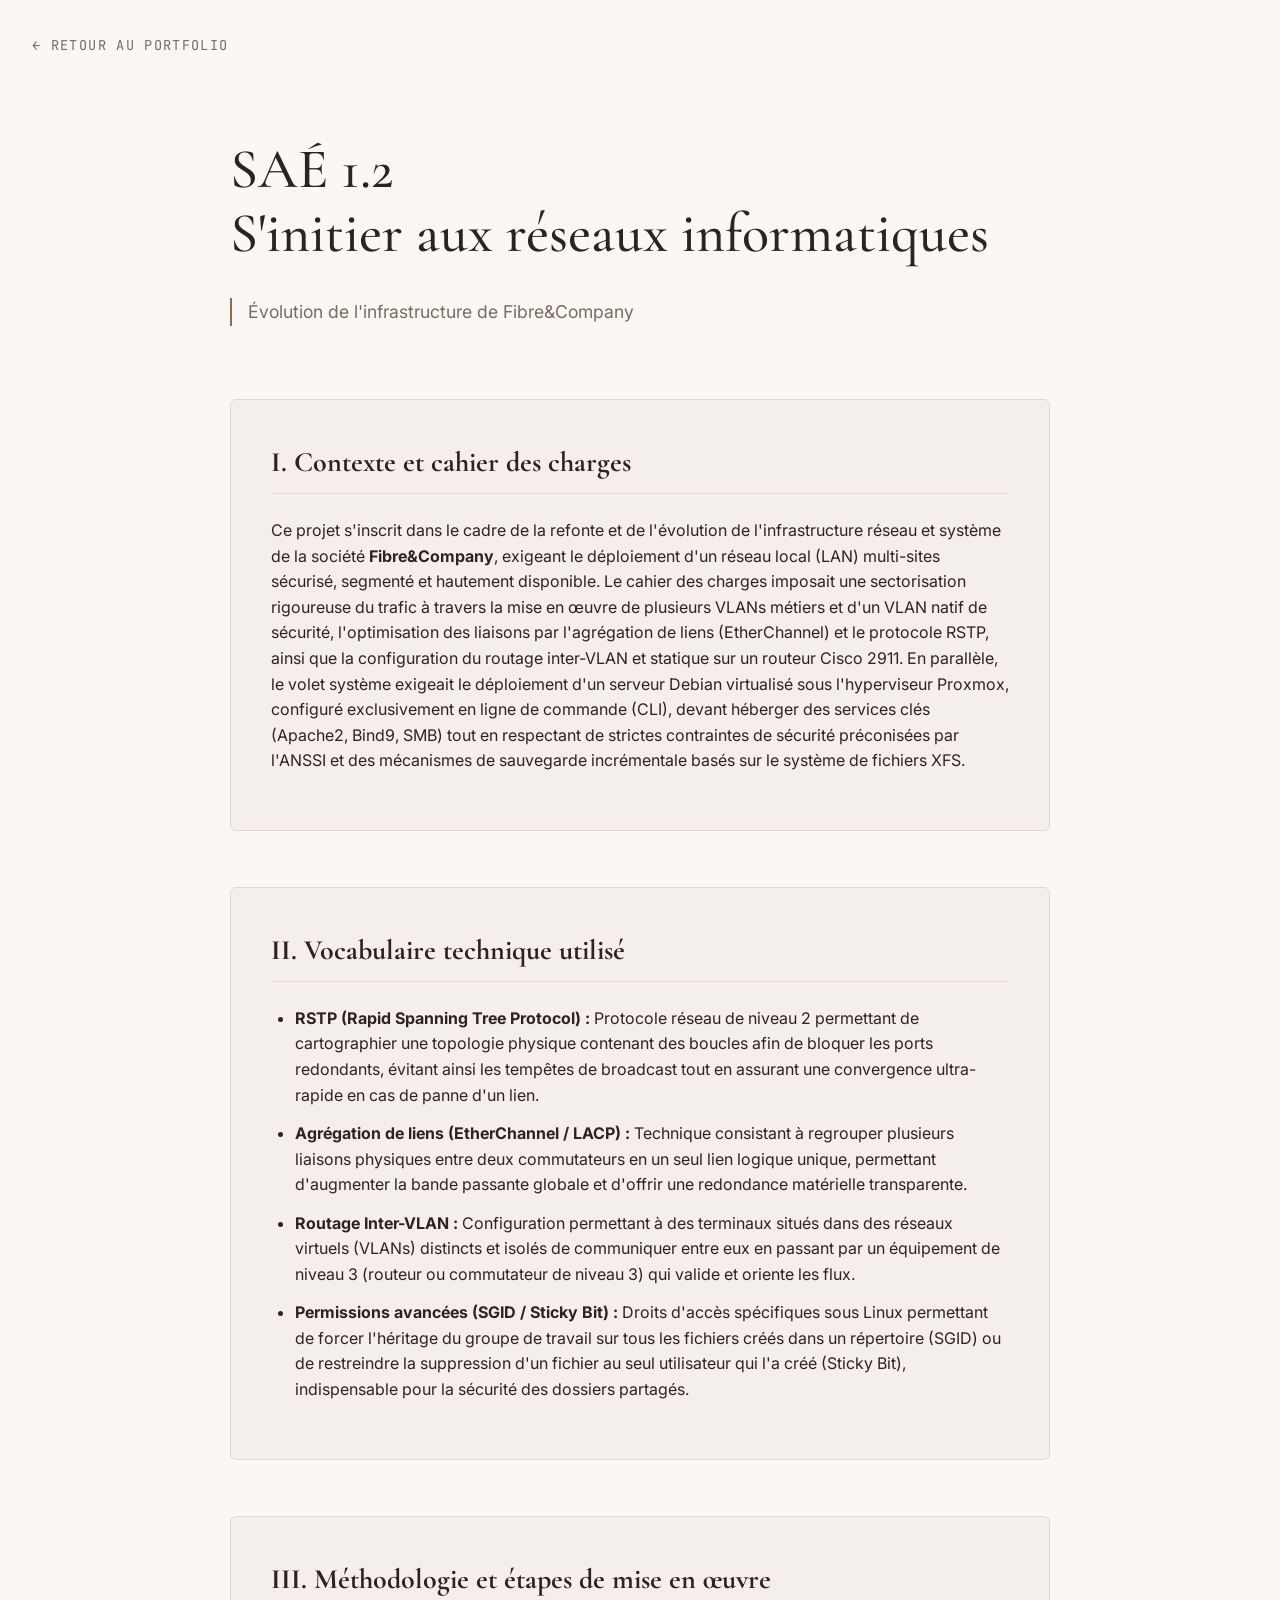
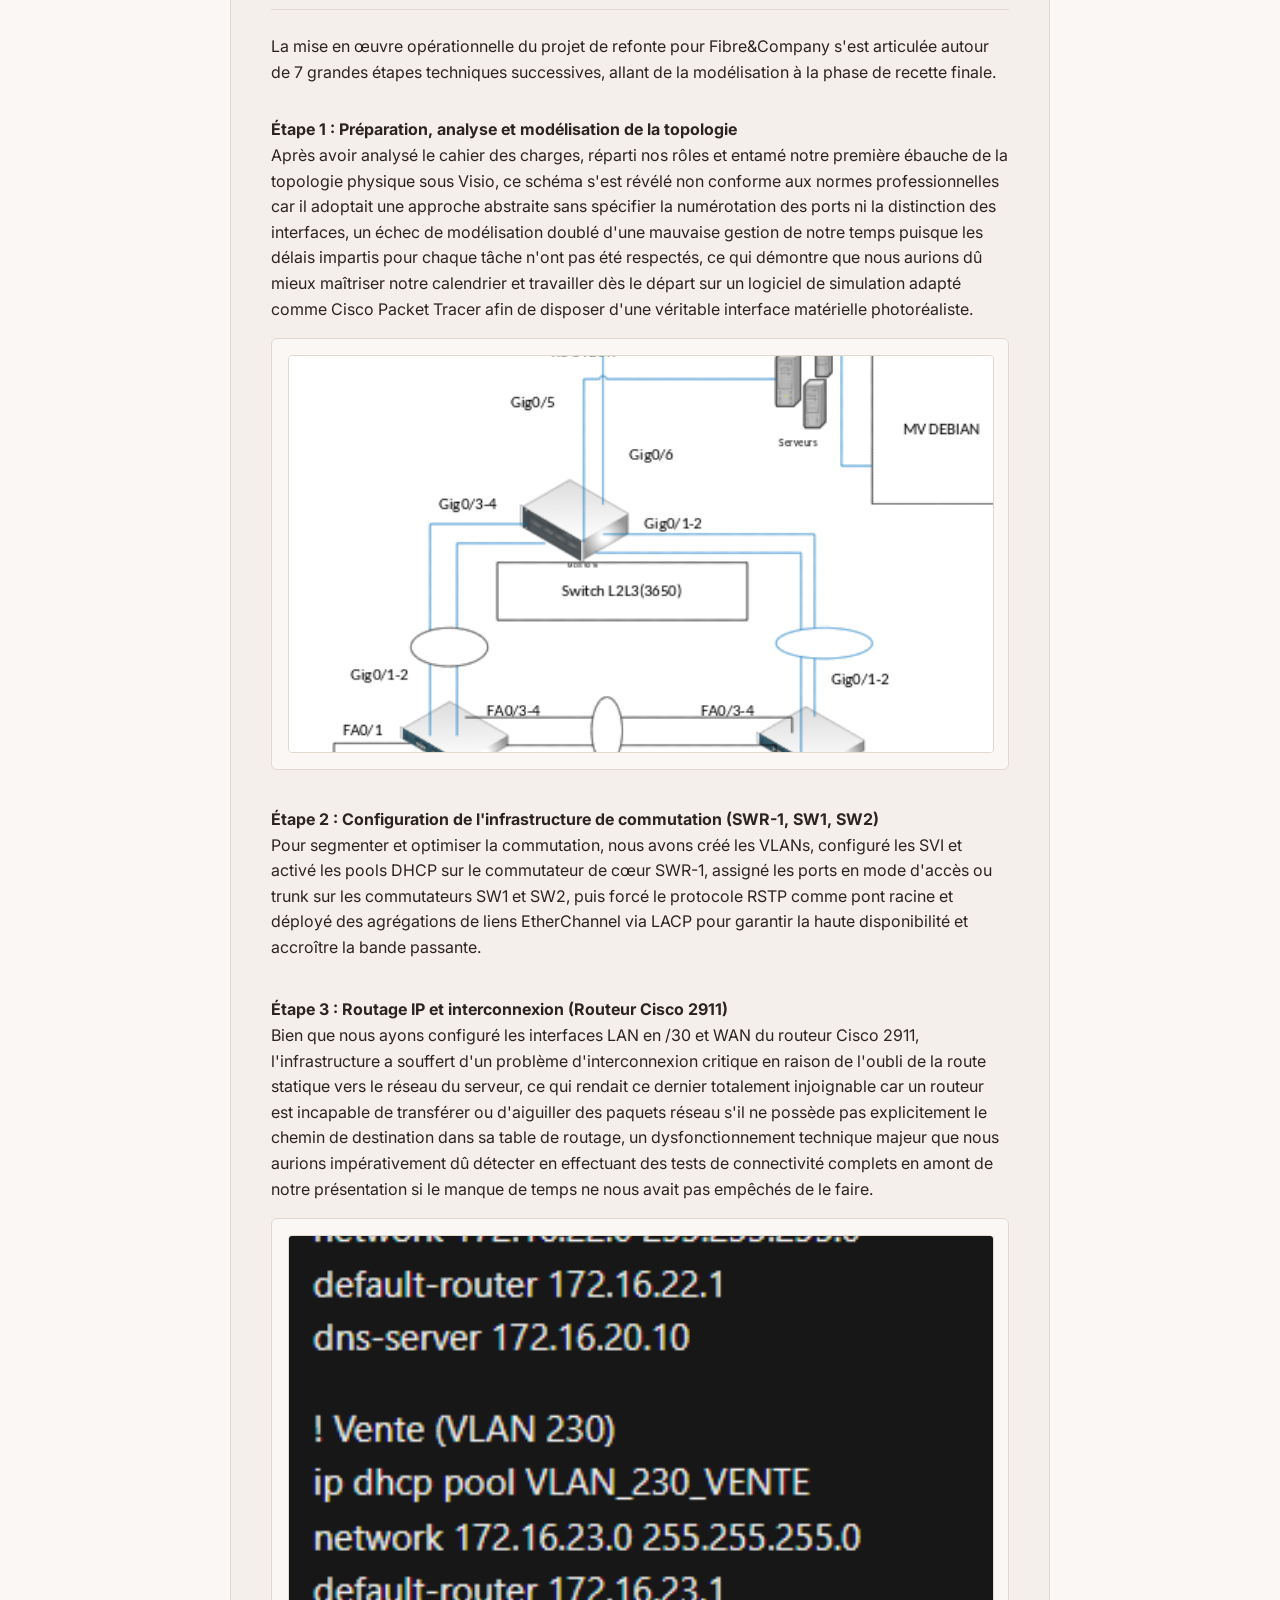
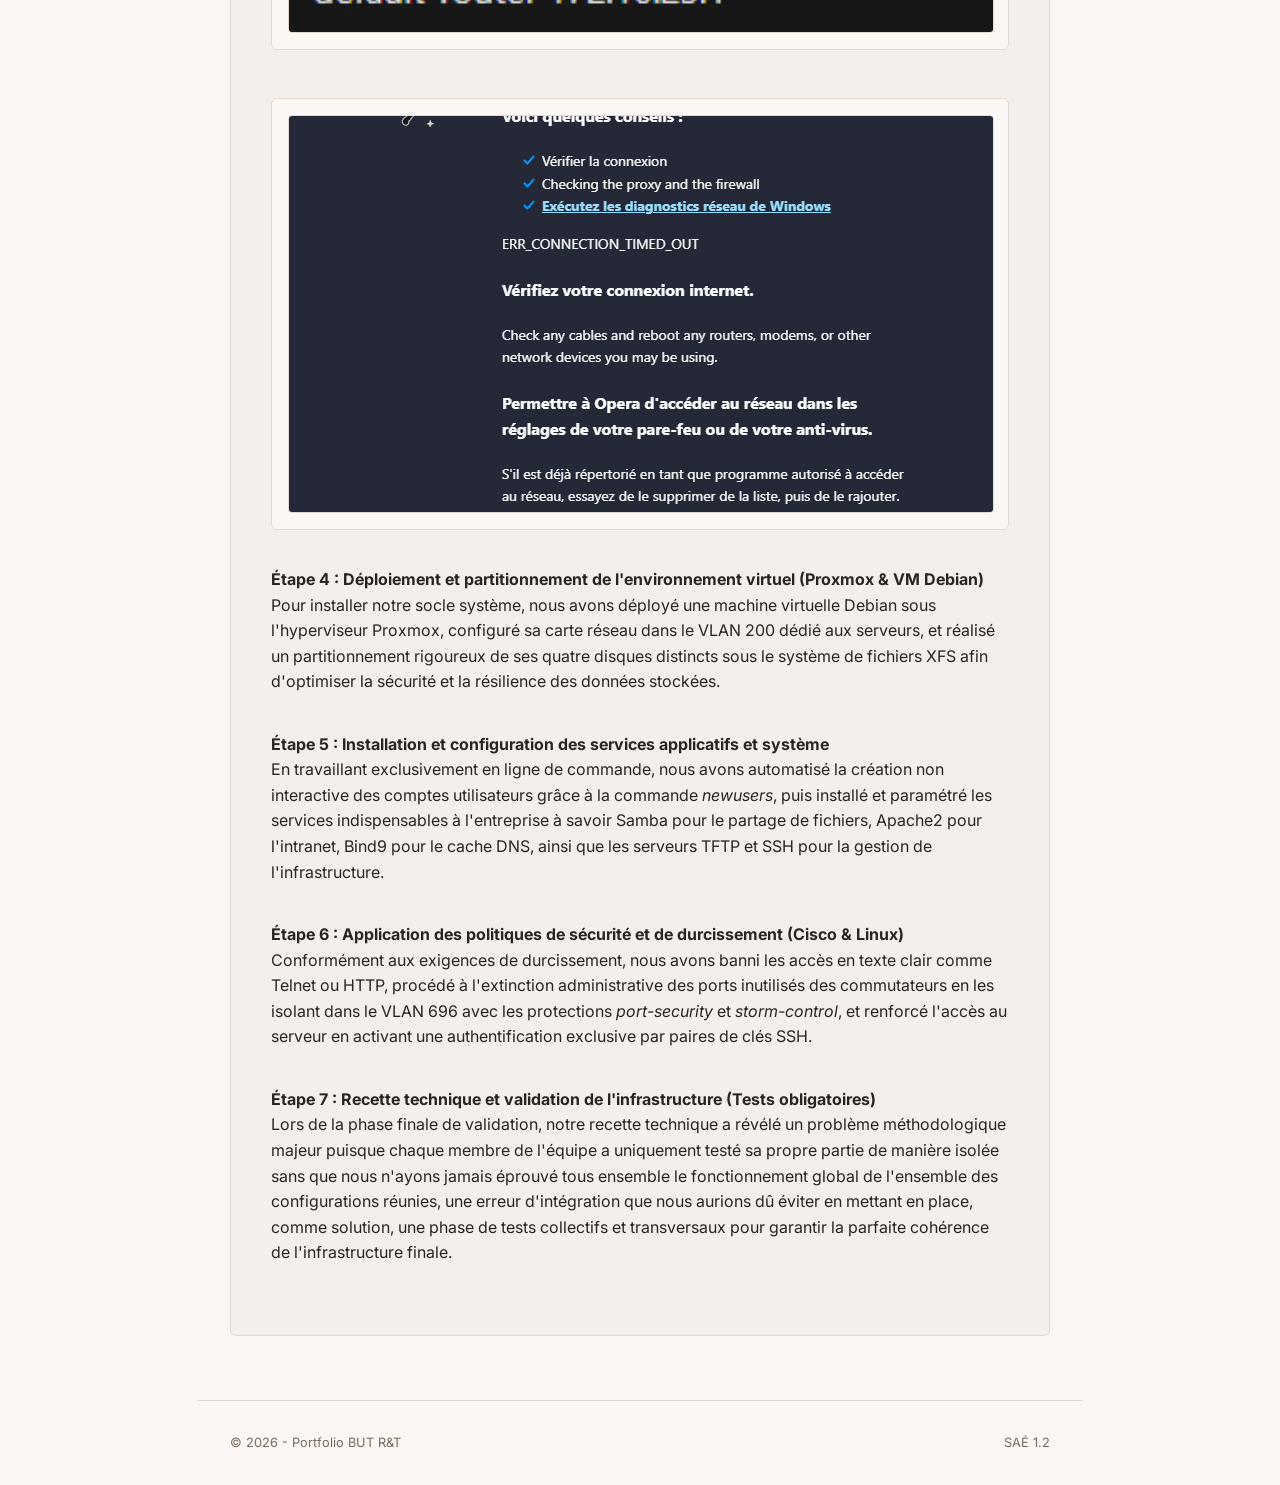
==== sae12.html @ 2c1e5099 "Add files via upload" ====
<!DOCTYPE html>
<html lang="fr">
<head>
    <meta charset="UTF-8">
    <meta name="viewport" content="width=device-width, initial-scale=1.0">
    <title>SAÉ 1.2 - S'initier aux réseaux informatiques</title>
    <link rel="stylesheet" href="sae12.css">
    
    <link rel="preconnect" href="https://fonts.googleapis.com">
    <link rel="preconnect" href="https://fonts.gstatic.com" crossorigin>
    <link href="https://fonts.googleapis.com/css2?family=Cormorant+Garamond:wght@400;500;600&family=Inter:wght@300;400;500&family=JetBrains+Mono:wght@400;500&display=swap" rel="stylesheet">
</head>
<body>

    <div style="padding: 2rem;">
        <a href="index.html" class="btn-back">← Retour au portfolio</a>
    </div>

    <main class="sae-container" style="margin: 0 auto; padding: 0 2rem;">
        
        <header>
            <h1 class="sae-main-title">SAÉ 1.2 <br> S'initier aux réseaux informatiques</h1>
            <p style="font-family: var(--font-body); color: var(--text-muted); font-size: 1.1rem; border-left: 2px solid var(--accent); padding-left: 1rem;">
                Évolution de l'infrastructure de Fibre&Company
            </p>
        </header>

        <section class="sae-section">
            <h2>I. Contexte et cahier des charges</h2>
            <p>
                Ce projet s'inscrit dans le cadre de la refonte et de l'évolution de l'infrastructure réseau et système de la société <strong>Fibre&Company</strong>, exigeant le déploiement d'un réseau local (LAN) multi-sites sécurisé, segmenté et hautement disponible. Le cahier des charges imposait une sectorisation rigoureuse du trafic à travers la mise en œuvre de plusieurs VLANs métiers et d'un VLAN natif de sécurité, l'optimisation des liaisons par l'agrégation de liens (EtherChannel) et le protocole RSTP, ainsi que la configuration du routage inter-VLAN et statique sur un routeur Cisco 2911. En parallèle, le volet système exigeait le déploiement d'un serveur Debian virtualisé sous l'hyperviseur Proxmox, configuré exclusivement en ligne de commande (CLI), devant héberger des services clés (Apache2, Bind9, SMB) tout en respectant de strictes contraintes de sécurité préconisées par l'ANSSI et des mécanismes de sauvegarde incrémentale basés sur le système de fichiers XFS.
            </p>
        </section>

        <section class="sae-section">
            <h2>II. Vocabulaire technique utilisé</h2>
            <ul>
                <li><strong>RSTP (Rapid Spanning Tree Protocol) :</strong> Protocole réseau de niveau 2 permettant de cartographier une topologie physique contenant des boucles afin de bloquer les ports redondants, évitant ainsi les tempêtes de broadcast tout en assurant une convergence ultra-rapide en cas de panne d'un lien.</li>
                <li><strong>Agrégation de liens (EtherChannel / LACP) :</strong> Technique consistant à regrouper plusieurs liaisons physiques entre deux commutateurs en un seul lien logique unique, permettant d'augmenter la bande passante globale et d'offrir une redondance matérielle transparente.</li>
                <li><strong>Routage Inter-VLAN :</strong> Configuration permettant à des terminaux situés dans des réseaux virtuels (VLANs) distincts et isolés de communiquer entre eux en passant par un équipement de niveau 3 (routeur ou commutateur de niveau 3) qui valide et oriente les flux.</li>
                <li><strong>Permissions avancées (SGID / Sticky Bit) :</strong> Droits d'accès spécifiques sous Linux permettant de forcer l'héritage du groupe de travail sur tous les fichiers créés dans un répertoire (SGID) ou de restreindre la suppression d'un fichier au seul utilisateur qui l'a créé (Sticky Bit), indispensable pour la sécurité des dossiers partagés.</li>
            </ul>
        </section>

        <section class="sae-section">
            <h2>III. Méthodologie et étapes de mise en œuvre</h2>
            <p style="margin-bottom: 2rem;">La mise en œuvre opérationnelle du projet de refonte pour Fibre&Company s'est articulée autour de 7 grandes étapes techniques successives, allant de la modélisation à la phase de recette finale.</p>
            
            <ul style="list-style: none; padding-left: 0; display: flex; flex-direction: column; gap: 1.5rem;">
                
                <li>
                    <strong>Étape 1 : Préparation, analyse et modélisation de la topologie</strong><br>
                    Après avoir analysé le cahier des charges, réparti nos rôles et entamé notre première ébauche de la topologie physique sous Visio, ce schéma s'est révélé non conforme aux normes professionnelles car il adoptait une approche abstraite sans spécifier la numérotation des ports ni la distinction des interfaces, un échec de modélisation doublé d'une mauvaise gestion de notre temps puisque les délais impartis pour chaque tâche n'ont pas été respectés, ce qui démontre que nous aurions dû mieux maîtriser notre calendrier et travailler dès le départ sur un logiciel de simulation adapté comme Cisco Packet Tracer afin de disposer d'une véritable interface matérielle photoréaliste.
                    
                    <div class="sae-media-grid" style="grid-template-columns: 1fr; margin-top: 1rem;">
                        <figure class="sae-card-media">
                           <div class="img-wrapper">
    <img src="shemaphisique.png" alt="Schéma physique Cisco">
</div>
                        </figure>
                    </div>
                </li>

                <li>
                    <strong>Étape 2 : Configuration de l'infrastructure de commutation (SWR-1, SW1, SW2)</strong><br>
                    Pour segmenter et optimiser la commutation, nous avons créé les VLANs, configuré les SVI et activé les pools DHCP sur le commutateur de cœur SWR-1, assigné les ports en mode d'accès ou trunk sur les commutateurs SW1 et SW2, puis forcé le protocole RSTP comme pont racine et déployé des agrégations de liens EtherChannel via LACP pour garantir la haute disponibilité et accroître la bande passante.
                </li>

                <li>
                    <strong>Étape 3 : Routage IP et interconnexion (Routeur Cisco 2911)</strong><br>
                    Bien que nous ayons configuré les interfaces LAN en /30 et WAN du routeur Cisco 2911, l'infrastructure a souffert d'un problème d'interconnexion critique en raison de l'oubli de la route statique vers le réseau du serveur, ce qui rendait ce dernier totalement injoignable car un routeur est incapable de transférer ou d'aiguiller des paquets réseau s'il ne possède pas explicitement le chemin de destination dans sa table de routage, un dysfonctionnement technique majeur que nous aurions impérativement dû détecter en effectuant des tests de connectivité complets en amont de notre présentation si le manque de temps ne nous avait pas empêchés de le faire.
                    
                     <div class="sae-media-grid" style="grid-template-columns: 1fr; margin-top: 1rem;">
                        <figure class="sae-card-media">
                           <div class="img-wrapper">
    <img src="route statique.png" alt="Schéma physique Cisco">
</div>
                        </figure>
                        <div class="sae-media-grid" style="grid-template-columns: 1fr; margin-top: 1rem;">
                        <figure class="sae-card-media">
                           <div class="img-wrapper">
    <img src="siteennaxicible.png" alt="Schéma physique Cisco">
</div>
                        </figure>
                    </div>
                </li>

                <li>
                    <strong>Étape 4 : Déploiement et partitionnement de l'environnement virtuel (Proxmox & VM Debian)</strong><br>
                    Pour installer notre socle système, nous avons déployé une machine virtuelle Debian sous l'hyperviseur Proxmox, configuré sa carte réseau dans le VLAN 200 dédié aux serveurs, et réalisé un partitionnement rigoureux de ses quatre disques distincts sous le système de fichiers XFS afin d'optimiser la sécurité et la résilience des données stockées.
                </li>

                <li>
                    <strong>Étape 5 : Installation et configuration des services applicatifs et système</strong><br>
                    En travaillant exclusivement en ligne de commande, nous avons automatisé la création non interactive des comptes utilisateurs grâce à la commande <em>newusers</em>, puis installé et paramétré les services indispensables à l'entreprise à savoir Samba pour le partage de fichiers, Apache2 pour l'intranet, Bind9 pour le cache DNS, ainsi que les serveurs TFTP et SSH pour la gestion de l'infrastructure.
                </li>

                <li>
                    <strong>Étape 6 : Application des politiques de sécurité et de durcissement (Cisco & Linux)</strong><br>
                    Conformément aux exigences de durcissement, nous avons banni les accès en texte clair comme Telnet ou HTTP, procédé à l'extinction administrative des ports inutilisés des commutateurs en les isolant dans le VLAN 696 avec les protections <em>port-security</em> et <em>storm-control</em>, et renforcé l'accès au serveur en activant une authentification exclusive par paires de clés SSH.
                </li>

                <li>
                    <strong>Étape 7 : Recette technique et validation de l'infrastructure (Tests obligatoires)</strong><br>
                    Lors de la phase finale de validation, notre recette technique a révélé un problème méthodologique majeur puisque chaque membre de l'équipe a uniquement testé sa propre partie de manière isolée sans que nous n'ayons jamais éprouvé tous ensemble le fonctionnement global de l'ensemble des configurations réunies, une erreur d'intégration que nous aurions dû éviter en mettant en place, comme solution, une phase de tests collectifs et transversaux pour garantir la parfaite cohérence de l'infrastructure finale.
                </li>
            </ul>
        </section>

       

    </main>

    <footer class="footer-strip" style="max-width: 820px; margin: 4rem auto 0; padding: 2rem;">
        <span>© 2026 - Portfolio BUT R&T</span>
        <span>SAÉ 1.2</span>
    </footer>

</body>
</html>
---- sae12.css ----
/* ══════════════════════════════════════════════
   Portfolio BUT R&T — Styles dédiés à la page SAÉ 1.2
   Fichier: sae12.css
   ══════════════════════════════════════════════ */

/* Variables globales du thème */
:root {
  --font-title: 'Cormorant Garamond', serif;
  --font-body: 'Inter', sans-serif;
  --font-mono: 'JetBrains Mono', monospace;
  
  --bg: #faf7f4;
  --surface: #f4efeb;
  --border: #e2d9d0;
  
  --text: #2c2420;
  --text-dim: #7a6a60;
  --text-muted: #7a6a60;
  --accent: #8c6e56;
  
  --radius: 6px;
}

body {
  margin: 0;
  padding: 0;
  font-family: var(--font-body);
  background-color: var(--bg);
  color: var(--text);
  line-height: 1.6;
}

/* Bouton de retour */
.btn-back {
  display: inline-flex;
  align-items: center;
  font-family: var(--font-mono);
  font-size: 0.85rem;
  color: var(--text-dim);
  text-decoration: none;
  text-transform: uppercase;
  letter-spacing: 0.1em;
  margin-bottom: 2rem;
  transition: transform 0.2s ease;
}

.btn-back:hover {
  color: var(--accent);
  transform: translateX(-4px);
}

/* Titre principal */
.sae-main-title {
  font-family: var(--font-title);
  font-size: clamp(2rem, 5vw, 3.5rem);
  color: var(--text);
  font-weight: 500;
  line-height: 1.15;
  margin-top: 1rem;
  margin-bottom: 2rem;
}

/* Container principal */
.sae-container {
  display: flex;
  flex-direction: column;
  gap: 3.5rem;
  max-width: 820px;
}

/* Sections */
.sae-section {
  background-color: var(--surface);
  border: 1px solid var(--border);
  border-radius: var(--radius);
  padding: 2.5rem;
}

.sae-section h2 {
  font-family: var(--font-title);
  font-size: 1.75rem;
  color: var(--text);
  margin-top: 0;
  margin-bottom: 1.5rem;
  border-bottom: 1px solid var(--border);
  padding-bottom: 0.5rem;
}

.sae-section p {
  margin-top: 0;
  margin-bottom: 1rem;
}

.sae-section ul {
  padding-left: 1.5rem;
  line-height: 1.6;
}

.sae-section li {
  margin-bottom: 0.8rem;
}

/* Grille pour les images (FORCÉE 2 COLONNES) */
.sae-media-grid {
  display: grid;
  grid-template-columns: 1fr 1fr; /* Force 2 colonnes égales */
  gap: 2rem;
  margin-top: 2rem;
}

.sae-card-media {
  background-color: var(--bg);
  border: 1px solid var(--border);
  border-radius: var(--radius);
  padding: 1rem;
  display: flex;
  flex-direction: column;
  gap: 1rem;
  margin: 0;
}

.img-wrapper {
  width: 100%;
  aspect-ratio: 16/9;
  background-color: #fff;
  border-radius: 4px;
  overflow: hidden;
  border: 1px solid var(--border);
}

.img-wrapper img {
  width: 100%;
  height: 100%;
  object-fit: cover;
  display: block;
}

.sae-card-media figcaption {
  font-family: var(--font-body);
  font-size: 0.85rem;
  color: var(--text-muted);
}

/* Responsive : passage sur 1 colonne sur mobile */
@media (max-width: 768px) {
  .sae-media-grid {
    grid-template-columns: 1fr;
  }
  .sae-section {
    padding: 1.5rem;
  }
}

/* Footer */
.footer-strip {
  display: flex;
  justify-content: space-between;
  border-top: 1px solid var(--border);
  padding: 2rem;
  margin-top: 4rem;
  color: var(--text-muted);
  font-size: 0.8rem;
}
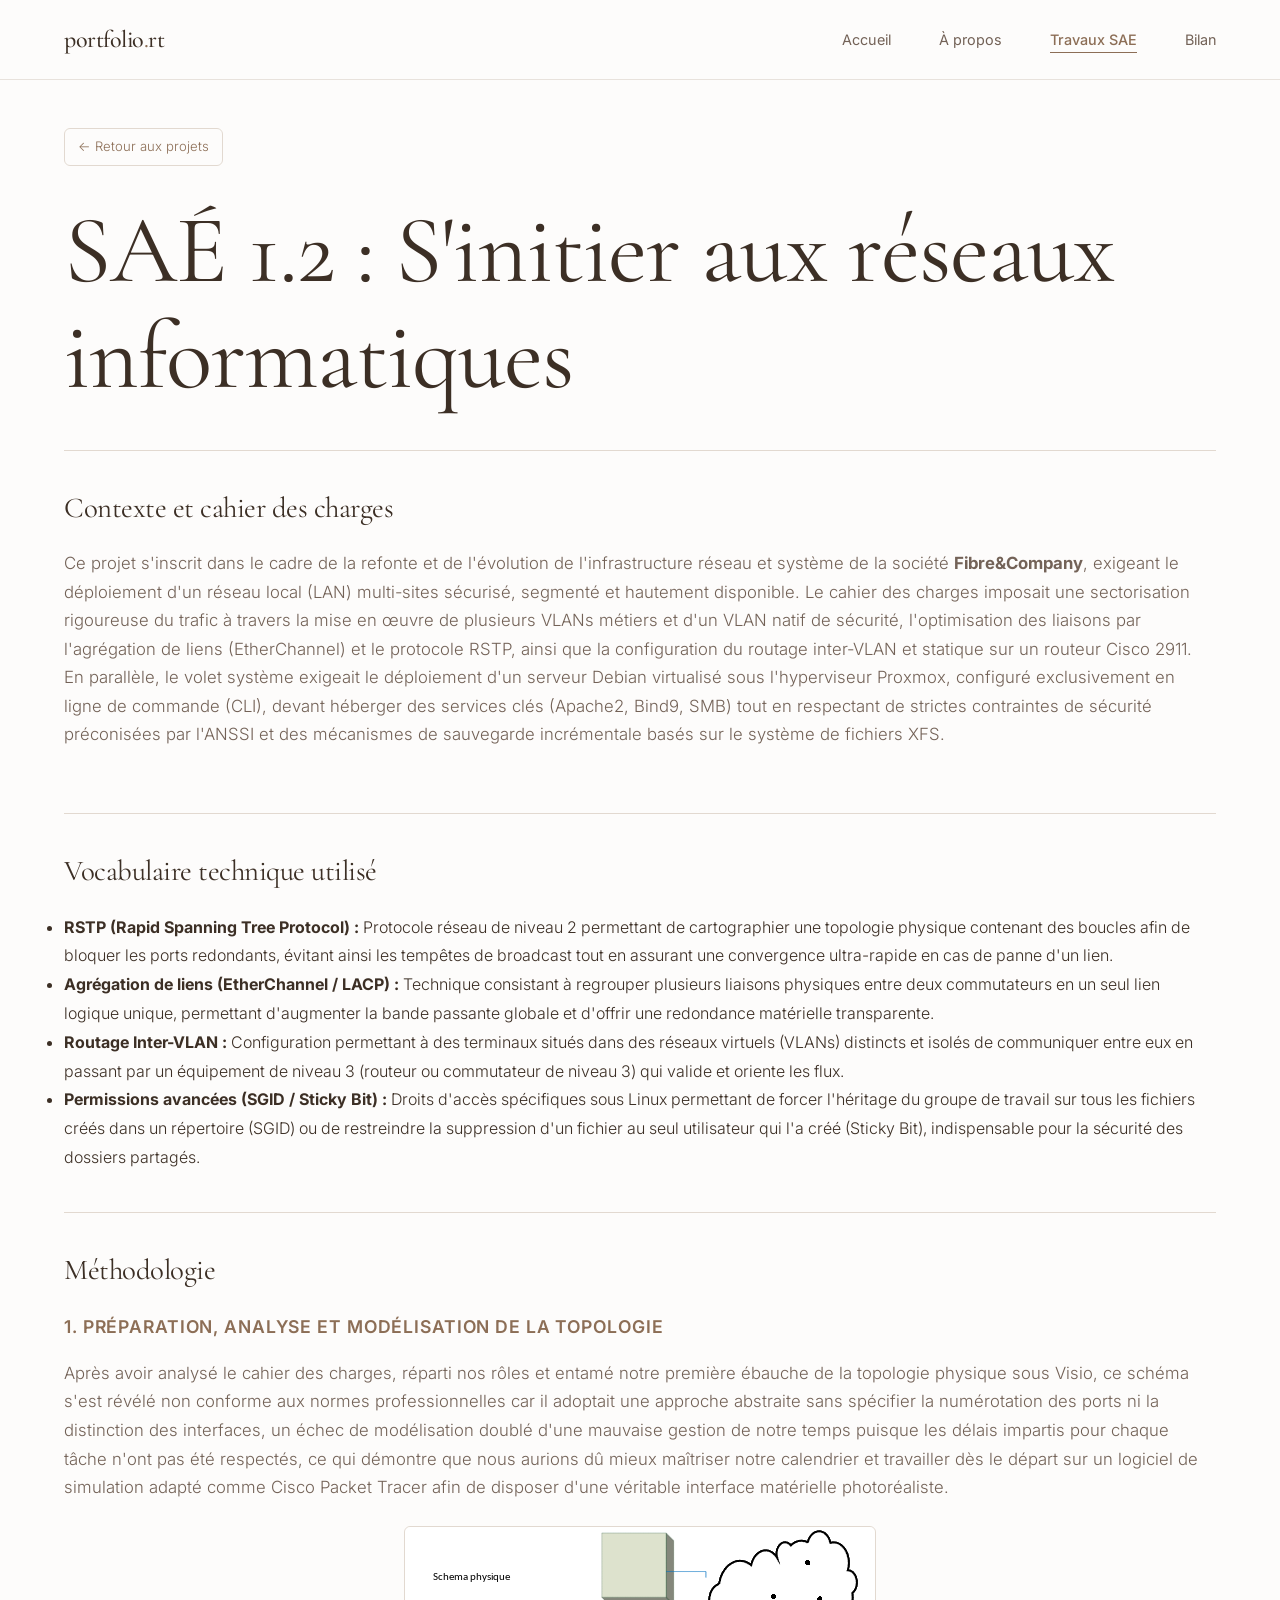
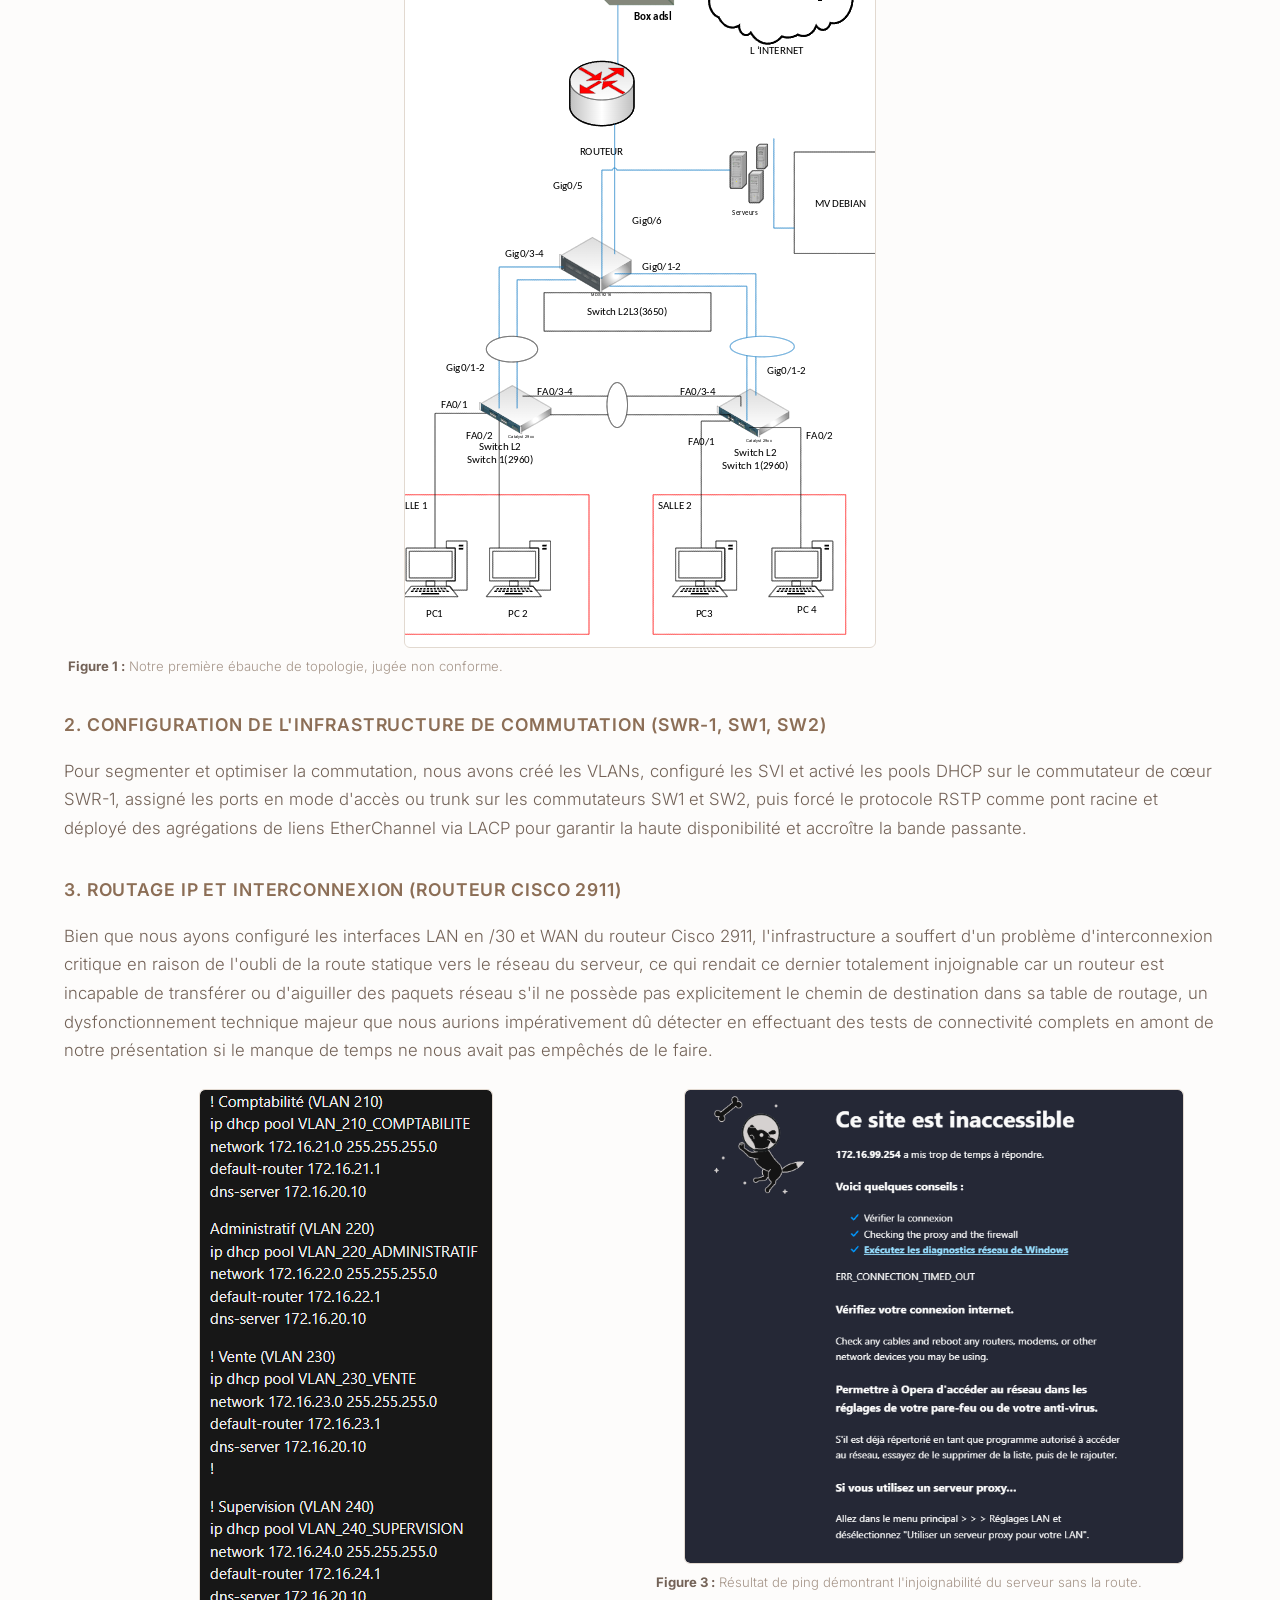
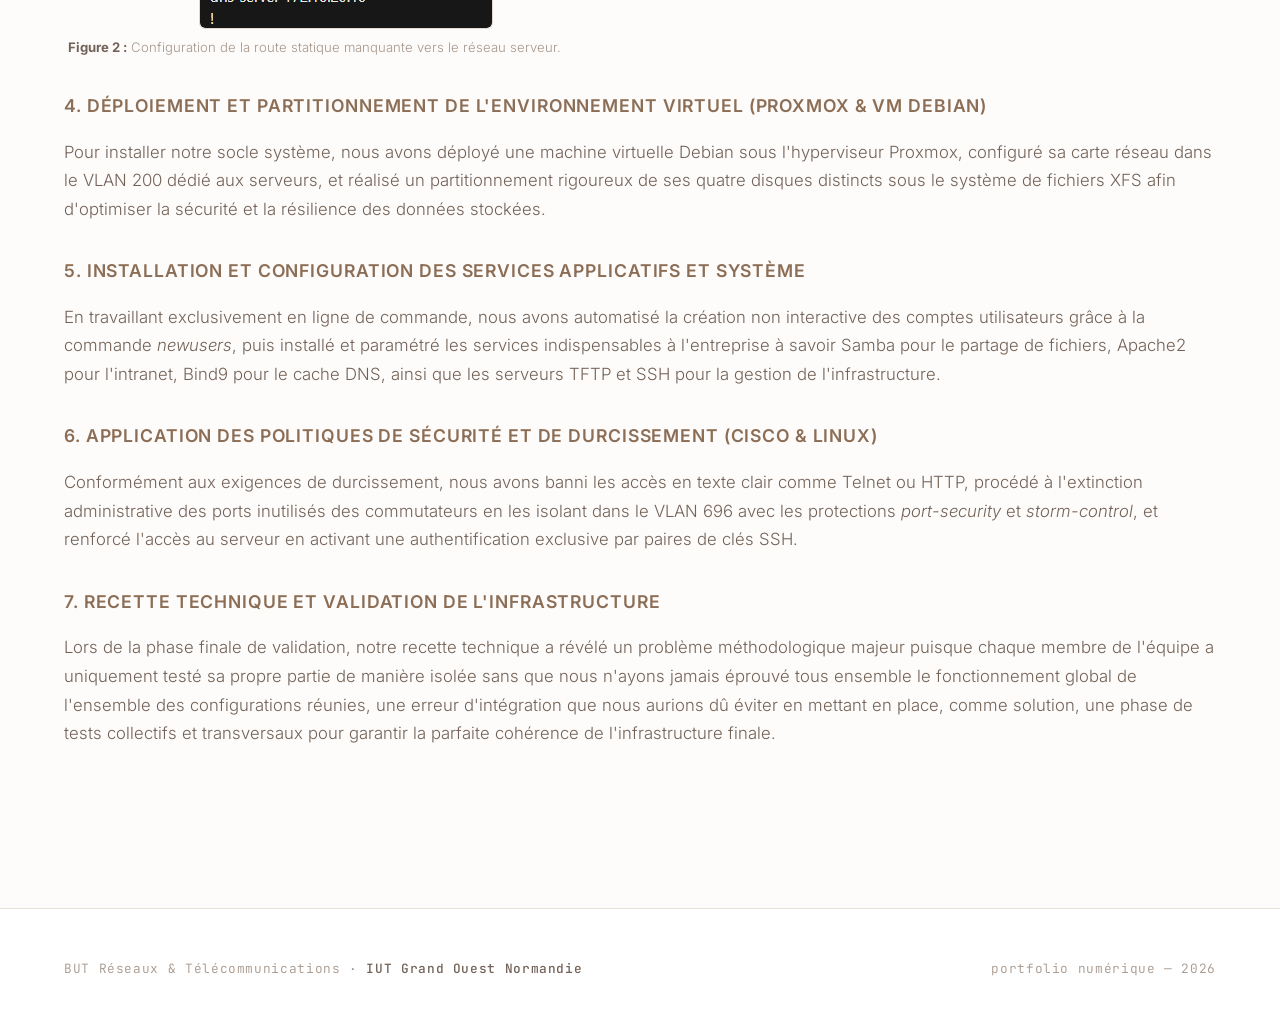
==== commit cc82c2d2: "Mon premier commit depuis VS Code" ====
--- a/sae12.html
+++ b/sae12.html
@@ -1,120 +1,121 @@
 <!DOCTYPE html>
 <html lang="fr">
 <head>
-    <meta charset="UTF-8">
-    <meta name="viewport" content="width=device-width, initial-scale=1.0">
-    <title>SAÉ 1.2 - S'initier aux réseaux informatiques</title>
-    <link rel="stylesheet" href="sae12.css">
-    
-    <link rel="preconnect" href="https://fonts.googleapis.com">
-    <link rel="preconnect" href="https://fonts.gstatic.com" crossorigin>
-    <link href="https://fonts.googleapis.com/css2?family=Cormorant+Garamond:wght@400;500;600&family=Inter:wght@300;400;500&family=JetBrains+Mono:wght@400;500&display=swap" rel="stylesheet">
+  <meta charset="UTF-8">
+  <meta name="viewport" content="width=device-width, initial-scale=1.0">
+  <title>SAÉ 1.2 - S'initier aux réseaux informatiques | Portfolio</title>
+  <link rel="preconnect" href="https://fonts.googleapis.com">
+  <link rel="preconnect" href="https://fonts.gstatic.com" crossorigin>
+  <link href="https://fonts.googleapis.com/css2?family=Cormorant+Garamond:ital,wght@0,400;0,500;0,600;1,400&family=Inter:wght@300;400;500;600&family=JetBrains+Mono:wght@400;500&display=swap" rel="stylesheet">
+  <link rel="stylesheet" href="style.css">
+  <link rel="stylesheet" href="sae101.css">
 </head>
 <body>
 
-    <div style="padding: 2rem;">
-        <a href="index.html" class="btn-back">← Retour au portfolio</a>
-    </div>
+  <nav>
+    <a class="nav-logo" href="index.html">portfolio<span>.</span>rt</a>
+    <ul class="nav-links">
+      <li><a href="index.html">Accueil</a></li>
+      <li><a href="presentation.html">À propos</a></li>
+      <li><a href="saes.html" class="active">Travaux SAE</a></li>
+      <li><a href="bilan.html">Bilan</a></li>
+    </ul>
+  </nav>
 
-    <main class="sae-container" style="margin: 0 auto; padding: 0 2rem;">
-        
-        <header>
-            <h1 class="sae-main-title">SAÉ 1.2 <br> S'initier aux réseaux informatiques</h1>
-            <p style="font-family: var(--font-body); color: var(--text-muted); font-size: 1.1rem; border-left: 2px solid var(--accent); padding-left: 1rem;">
-                Évolution de l'infrastructure de Fibre&Company
-            </p>
-        </header>
+  <main>
+    <a href="saes.html" class="btn-back">← Retour aux projets</a>
 
-        <section class="sae-section">
-            <h2>I. Contexte et cahier des charges</h2>
-            <p>
-                Ce projet s'inscrit dans le cadre de la refonte et de l'évolution de l'infrastructure réseau et système de la société <strong>Fibre&Company</strong>, exigeant le déploiement d'un réseau local (LAN) multi-sites sécurisé, segmenté et hautement disponible. Le cahier des charges imposait une sectorisation rigoureuse du trafic à travers la mise en œuvre de plusieurs VLANs métiers et d'un VLAN natif de sécurité, l'optimisation des liaisons par l'agrégation de liens (EtherChannel) et le protocole RSTP, ainsi que la configuration du routage inter-VLAN et statique sur un routeur Cisco 2911. En parallèle, le volet système exigeait le déploiement d'un serveur Debian virtualisé sous l'hyperviseur Proxmox, configuré exclusivement en ligne de commande (CLI), devant héberger des services clés (Apache2, Bind9, SMB) tout en respectant de strictes contraintes de sécurité préconisées par l'ANSSI et des mécanismes de sauvegarde incrémentale basés sur le système de fichiers XFS.
-            </p>
-        </section>
+    <h1 class="sae-main-title">SAÉ 1.2 : S'initier aux réseaux informatiques</h1>
 
-        <section class="sae-section">
-            <h2>II. Vocabulaire technique utilisé</h2>
-            <ul>
-                <li><strong>RSTP (Rapid Spanning Tree Protocol) :</strong> Protocole réseau de niveau 2 permettant de cartographier une topologie physique contenant des boucles afin de bloquer les ports redondants, évitant ainsi les tempêtes de broadcast tout en assurant une convergence ultra-rapide en cas de panne d'un lien.</li>
-                <li><strong>Agrégation de liens (EtherChannel / LACP) :</strong> Technique consistant à regrouper plusieurs liaisons physiques entre deux commutateurs en un seul lien logique unique, permettant d'augmenter la bande passante globale et d'offrir une redondance matérielle transparente.</li>
-                <li><strong>Routage Inter-VLAN :</strong> Configuration permettant à des terminaux situés dans des réseaux virtuels (VLANs) distincts et isolés de communiquer entre eux en passant par un équipement de niveau 3 (routeur ou commutateur de niveau 3) qui valide et oriente les flux.</li>
-                <li><strong>Permissions avancées (SGID / Sticky Bit) :</strong> Droits d'accès spécifiques sous Linux permettant de forcer l'héritage du groupe de travail sur tous les fichiers créés dans un répertoire (SGID) ou de restreindre la suppression d'un fichier au seul utilisateur qui l'a créé (Sticky Bit), indispensable pour la sécurité des dossiers partagés.</li>
-            </ul>
-        </section>
+    <section class="sae-section">
+      <h2>Contexte et cahier des charges</h2>
+      <p>
+        Ce projet s'inscrit dans le cadre de la refonte et de l'évolution de l'infrastructure réseau et système de la société <strong>Fibre&amp;Company</strong>, exigeant le déploiement d'un réseau local (LAN) multi-sites sécurisé, segmenté et hautement disponible. Le cahier des charges imposait une sectorisation rigoureuse du trafic à travers la mise en œuvre de plusieurs VLANs métiers et d'un VLAN natif de sécurité, l'optimisation des liaisons par l'agrégation de liens (EtherChannel) et le protocole RSTP, ainsi que la configuration du routage inter-VLAN et statique sur un routeur Cisco 2911. En parallèle, le volet système exigeait le déploiement d'un serveur Debian virtualisé sous l'hyperviseur Proxmox, configuré exclusivement en ligne de commande (CLI), devant héberger des services clés (Apache2, Bind9, SMB) tout en respectant de strictes contraintes de sécurité préconisées par l'ANSSI et des mécanismes de sauvegarde incrémentale basés sur le système de fichiers XFS.
+      </p>
+    </section>
 
-        <section class="sae-section">
-            <h2>III. Méthodologie et étapes de mise en œuvre</h2>
-            <p style="margin-bottom: 2rem;">La mise en œuvre opérationnelle du projet de refonte pour Fibre&Company s'est articulée autour de 7 grandes étapes techniques successives, allant de la modélisation à la phase de recette finale.</p>
-            
-            <ul style="list-style: none; padding-left: 0; display: flex; flex-direction: column; gap: 1.5rem;">
-                
-                <li>
-                    <strong>Étape 1 : Préparation, analyse et modélisation de la topologie</strong><br>
-                    Après avoir analysé le cahier des charges, réparti nos rôles et entamé notre première ébauche de la topologie physique sous Visio, ce schéma s'est révélé non conforme aux normes professionnelles car il adoptait une approche abstraite sans spécifier la numérotation des ports ni la distinction des interfaces, un échec de modélisation doublé d'une mauvaise gestion de notre temps puisque les délais impartis pour chaque tâche n'ont pas été respectés, ce qui démontre que nous aurions dû mieux maîtriser notre calendrier et travailler dès le départ sur un logiciel de simulation adapté comme Cisco Packet Tracer afin de disposer d'une véritable interface matérielle photoréaliste.
-                    
-                    <div class="sae-media-grid" style="grid-template-columns: 1fr; margin-top: 1rem;">
-                        <figure class="sae-card-media">
-                           <div class="img-wrapper">
-    <img src="shemaphisique.png" alt="Schéma physique Cisco">
-</div>
-                        </figure>
-                    </div>
-                </li>
+    <section class="sae-section">
+      <h2>Vocabulaire technique utilisé</h2>
+      <ul>
+        <li><strong>RSTP (Rapid Spanning Tree Protocol) :</strong> Protocole réseau de niveau 2 permettant de cartographier une topologie physique contenant des boucles afin de bloquer les ports redondants, évitant ainsi les tempêtes de broadcast tout en assurant une convergence ultra-rapide en cas de panne d'un lien.</li>
+        <li><strong>Agrégation de liens (EtherChannel / LACP) :</strong> Technique consistant à regrouper plusieurs liaisons physiques entre deux commutateurs en un seul lien logique unique, permettant d'augmenter la bande passante globale et d'offrir une redondance matérielle transparente.</li>
+        <li><strong>Routage Inter-VLAN :</strong> Configuration permettant à des terminaux situés dans des réseaux virtuels (VLANs) distincts et isolés de communiquer entre eux en passant par un équipement de niveau 3 (routeur ou commutateur de niveau 3) qui valide et oriente les flux.</li>
+        <li><strong>Permissions avancées (SGID / Sticky Bit) :</strong> Droits d'accès spécifiques sous Linux permettant de forcer l'héritage du groupe de travail sur tous les fichiers créés dans un répertoire (SGID) ou de restreindre la suppression d'un fichier au seul utilisateur qui l'a créé (Sticky Bit), indispensable pour la sécurité des dossiers partagés.</li>
+      </ul>
+    </section>
 
-                <li>
-                    <strong>Étape 2 : Configuration de l'infrastructure de commutation (SWR-1, SW1, SW2)</strong><br>
-                    Pour segmenter et optimiser la commutation, nous avons créé les VLANs, configuré les SVI et activé les pools DHCP sur le commutateur de cœur SWR-1, assigné les ports en mode d'accès ou trunk sur les commutateurs SW1 et SW2, puis forcé le protocole RSTP comme pont racine et déployé des agrégations de liens EtherChannel via LACP pour garantir la haute disponibilité et accroître la bande passante.
-                </li>
+    <section class="sae-section">
+      <h2>Méthodologie</h2>
 
-                <li>
-                    <strong>Étape 3 : Routage IP et interconnexion (Routeur Cisco 2911)</strong><br>
-                    Bien que nous ayons configuré les interfaces LAN en /30 et WAN du routeur Cisco 2911, l'infrastructure a souffert d'un problème d'interconnexion critique en raison de l'oubli de la route statique vers le réseau du serveur, ce qui rendait ce dernier totalement injoignable car un routeur est incapable de transférer ou d'aiguiller des paquets réseau s'il ne possède pas explicitement le chemin de destination dans sa table de routage, un dysfonctionnement technique majeur que nous aurions impérativement dû détecter en effectuant des tests de connectivité complets en amont de notre présentation si le manque de temps ne nous avait pas empêchés de le faire.
-                    
-                     <div class="sae-media-grid" style="grid-template-columns: 1fr; margin-top: 1rem;">
-                        <figure class="sae-card-media">
-                           <div class="img-wrapper">
-    <img src="route statique.png" alt="Schéma physique Cisco">
-</div>
-                        </figure>
-                        <div class="sae-media-grid" style="grid-template-columns: 1fr; margin-top: 1rem;">
-                        <figure class="sae-card-media">
-                           <div class="img-wrapper">
-    <img src="siteennaxicible.png" alt="Schéma physique Cisco">
-</div>
-                        </figure>
-                    </div>
-                </li>
+      <h3>1. Préparation, analyse et modélisation de la topologie</h3>
+      <p>
+        Après avoir analysé le cahier des charges, réparti nos rôles et entamé notre première ébauche de la topologie physique sous Visio, ce schéma s'est révélé non conforme aux normes professionnelles car il adoptait une approche abstraite sans spécifier la numérotation des ports ni la distinction des interfaces, un échec de modélisation doublé d'une mauvaise gestion de notre temps puisque les délais impartis pour chaque tâche n'ont pas été respectés, ce qui démontre que nous aurions dû mieux maîtriser notre calendrier et travailler dès le départ sur un logiciel de simulation adapté comme Cisco Packet Tracer afin de disposer d'une véritable interface matérielle photoréaliste.
+      </p>
 
-                <li>
-                    <strong>Étape 4 : Déploiement et partitionnement de l'environnement virtuel (Proxmox & VM Debian)</strong><br>
-                    Pour installer notre socle système, nous avons déployé une machine virtuelle Debian sous l'hyperviseur Proxmox, configuré sa carte réseau dans le VLAN 200 dédié aux serveurs, et réalisé un partitionnement rigoureux de ses quatre disques distincts sous le système de fichiers XFS afin d'optimiser la sécurité et la résilience des données stockées.
-                </li>
+      <div class="sae-media-grid" style="display: grid; grid-template-columns: 1fr; margin-top: 1.5rem;">
+        <figure class="sae-card-media">
+          <div class="img-wrapper">
+            <img src="shemaphisique.png" alt="Premier schéma physique Cisco">
+          </div>
+          <figcaption><strong>Figure 1 :</strong> Notre première ébauche de topologie, jugée non conforme.</figcaption>
+        </figure>
+      </div>
 
-                <li>
-                    <strong>Étape 5 : Installation et configuration des services applicatifs et système</strong><br>
-                    En travaillant exclusivement en ligne de commande, nous avons automatisé la création non interactive des comptes utilisateurs grâce à la commande <em>newusers</em>, puis installé et paramétré les services indispensables à l'entreprise à savoir Samba pour le partage de fichiers, Apache2 pour l'intranet, Bind9 pour le cache DNS, ainsi que les serveurs TFTP et SSH pour la gestion de l'infrastructure.
-                </li>
+      <h3 style="margin-top: 2rem;">2. Configuration de l'infrastructure de commutation (SWR-1, SW1, SW2)</h3>
+      <p>
+        Pour segmenter et optimiser la commutation, nous avons créé les VLANs, configuré les SVI et activé les pools DHCP sur le commutateur de cœur SWR-1, assigné les ports en mode d'accès ou trunk sur les commutateurs SW1 et SW2, puis forcé le protocole RSTP comme pont racine et déployé des agrégations de liens EtherChannel via LACP pour garantir la haute disponibilité et accroître la bande passante.
+      </p>
 
-                <li>
-                    <strong>Étape 6 : Application des politiques de sécurité et de durcissement (Cisco & Linux)</strong><br>
-                    Conformément aux exigences de durcissement, nous avons banni les accès en texte clair comme Telnet ou HTTP, procédé à l'extinction administrative des ports inutilisés des commutateurs en les isolant dans le VLAN 696 avec les protections <em>port-security</em> et <em>storm-control</em>, et renforcé l'accès au serveur en activant une authentification exclusive par paires de clés SSH.
-                </li>
+      <h3 style="margin-top: 2rem;">3. Routage IP et interconnexion (Routeur Cisco 2911)</h3>
+      <p>
+        Bien que nous ayons configuré les interfaces LAN en /30 et WAN du routeur Cisco 2911, l'infrastructure a souffert d'un problème d'interconnexion critique en raison de l'oubli de la route statique vers le réseau du serveur, ce qui rendait ce dernier totalement injoignable car un routeur est incapable de transférer ou d'aiguiller des paquets réseau s'il ne possède pas explicitement le chemin de destination dans sa table de routage, un dysfonctionnement technique majeur que nous aurions impérativement dû détecter en effectuant des tests de connectivité complets en amont de notre présentation si le manque de temps ne nous avait pas empêchés de le faire.
+      </p>
 
-                <li>
-                    <strong>Étape 7 : Recette technique et validation de l'infrastructure (Tests obligatoires)</strong><br>
-                    Lors de la phase finale de validation, notre recette technique a révélé un problème méthodologique majeur puisque chaque membre de l'équipe a uniquement testé sa propre partie de manière isolée sans que nous n'ayons jamais éprouvé tous ensemble le fonctionnement global de l'ensemble des configurations réunies, une erreur d'intégration que nous aurions dû éviter en mettant en place, comme solution, une phase de tests collectifs et transversaux pour garantir la parfaite cohérence de l'infrastructure finale.
-                </li>
-            </ul>
-        </section>
+      <div class="sae-media-grid" style="display: grid; grid-template-columns: 1fr 1fr; gap: 1.5rem; margin-top: 1.5rem;">
+        <figure class="sae-card-media">
+          <div class="img-wrapper">
+            <img src="route statique.png" alt="Configuration de la route statique manquante">
+          </div>
+          <figcaption><strong>Figure 2 :</strong> Configuration de la route statique manquante vers le réseau serveur.</figcaption>
+        </figure>
+        <figure class="sae-card-media">
+          <div class="img-wrapper">
+            <img src="siteennaxicible.png" alt="Serveur injoignable sans route statique">
+          </div>
+          <figcaption><strong>Figure 3 :</strong> Résultat de ping démontrant l'injoignabilité du serveur sans la route.</figcaption>
+        </figure>
+      </div>
 
-       
+      <h3 style="margin-top: 2rem;">4. Déploiement et partitionnement de l'environnement virtuel (Proxmox &amp; VM Debian)</h3>
+      <p>
+        Pour installer notre socle système, nous avons déployé une machine virtuelle Debian sous l'hyperviseur Proxmox, configuré sa carte réseau dans le VLAN 200 dédié aux serveurs, et réalisé un partitionnement rigoureux de ses quatre disques distincts sous le système de fichiers XFS afin d'optimiser la sécurité et la résilience des données stockées.
+      </p>
 
-    </main>
+      <h3 style="margin-top: 2rem;">5. Installation et configuration des services applicatifs et système</h3>
+      <p>
+        En travaillant exclusivement en ligne de commande, nous avons automatisé la création non interactive des comptes utilisateurs grâce à la commande <em>newusers</em>, puis installé et paramétré les services indispensables à l'entreprise à savoir Samba pour le partage de fichiers, Apache2 pour l'intranet, Bind9 pour le cache DNS, ainsi que les serveurs TFTP et SSH pour la gestion de l'infrastructure.
+      </p>
 
-    <footer class="footer-strip" style="max-width: 820px; margin: 4rem auto 0; padding: 2rem;">
-        <span>© 2026 - Portfolio BUT R&T</span>
-        <span>SAÉ 1.2</span>
-    </footer>
+      <h3 style="margin-top: 2rem;">6. Application des politiques de sécurité et de durcissement (Cisco &amp; Linux)</h3>
+      <p>
+        Conformément aux exigences de durcissement, nous avons banni les accès en texte clair comme Telnet ou HTTP, procédé à l'extinction administrative des ports inutilisés des commutateurs en les isolant dans le VLAN 696 avec les protections <em>port-security</em> et <em>storm-control</em>, et renforcé l'accès au serveur en activant une authentification exclusive par paires de clés SSH.
+      </p>
 
+      <h3 style="margin-top: 2rem;">7. Recette technique et validation de l'infrastructure</h3>
+      <p>
+        Lors de la phase finale de validation, notre recette technique a révélé un problème méthodologique majeur puisque chaque membre de l'équipe a uniquement testé sa propre partie de manière isolée sans que nous n'ayons jamais éprouvé tous ensemble le fonctionnement global de l'ensemble des configurations réunies, une erreur d'intégration que nous aurions dû éviter en mettant en place, comme solution, une phase de tests collectifs et transversaux pour garantir la parfaite cohérence de l'infrastructure finale.
+      </p>
+    </section>
+
+  </main>
+
+  <footer class="footer-strip">
+    <span>BUT Réseaux &amp; Télécommunications · <strong>IUT Grand Ouest Normandie</strong></span>
+    <span>portfolio numérique — <span id="year"></span></span>
+  </footer>
+
+  <script>
+    document.getElementById('year').textContent = new Date().getFullYear();
+  </script>
 </body>
-</html>+</html>
--- a/style.css
+++ b/style.css
@@ -0,0 +1,473 @@
+/* ══════════════════════════════════════════════
+   Portfolio BUT R&T — Feuille de style partagée
+   ══════════════════════════════════════════════ */
+
+/* ── VARIABLES ── */
+:root {
+  --bg: #fdfcfb;
+  --surface: #ffffff;
+  --border: #e8e2dc;
+
+  --text: #3c2f25;
+  --text-muted: #736257;
+  --text-dim: #a6968a;
+
+  --accent: #8c6e56;
+  --accent-dark: #6f5542;
+  --accent-light: #f4efeb;
+
+  --stat-green: #678c74;
+  --stat-orange: #b37e56;
+  --stat-blue: #567bb3;
+  --stat-purple: #8156b3;
+
+  --font-title: 'Cormorant Garamond', serif;
+  --font-body: 'Inter', sans-serif;
+  --font-mono: 'JetBrains Mono', monospace;
+
+  --transition: all 0.4s cubic-bezier(0.25, 0.46, 0.45, 0.94);
+  --radius: 8px;
+}
+
+/* ── RESET & BASE ── */
+* { margin: 0; padding: 0; box-sizing: border-box; }
+
+html {
+  scroll-behavior: smooth;
+  font-size: 16px;
+}
+
+body {
+  background-color: var(--bg);
+  color: var(--text);
+  font-family: var(--font-body);
+  font-weight: 300;
+  line-height: 1.8;
+  min-height: 100vh;
+  -webkit-font-smoothing: antialiased;
+}
+
+/* ── NAV ── */
+nav {
+  position: fixed; top: 0; left: 0; right: 0; z-index: 100;
+  background-color: rgba(253, 252, 251, 0.95);
+  backdrop-filter: blur(10px);
+  border-bottom: 1px solid var(--border);
+  display: flex; align-items: center; justify-content: space-between;
+  padding: 0 4rem;
+  height: 80px;
+  transition: var(--transition);
+}
+
+.nav-logo {
+  font-family: var(--font-title);
+  font-size: 1.5rem;
+  font-weight: 500;
+  color: var(--text);
+  text-decoration: none;
+  letter-spacing: -0.5px;
+}
+.nav-logo span { color: var(--accent); }
+
+.nav-links {
+  display: flex; gap: 3rem; list-style: none;
+}
+
+.nav-links a {
+  font-family: var(--font-body);
+  font-size: 0.9rem;
+  font-weight: 400;
+  color: var(--text-muted);
+  text-decoration: none;
+  transition: var(--transition);
+  position: relative;
+  padding: 5px 0;
+}
+.nav-links a:hover { color: var(--text); }
+
+.nav-links a::after {
+  content: ''; position: absolute; bottom: 0; left: 0;
+  width: 0; height: 1px;
+  background-color: var(--accent); transition: var(--transition);
+}
+.nav-links a:hover::after,
+.nav-links a.active::after { width: 100%; }
+.nav-links a.active { color: var(--accent); font-weight: 500; }
+
+/* ── LAYOUT PRINCIPAL ── */
+main {
+  padding-top: 80px;
+  padding: 8rem 4rem 6rem;
+  max-width: 1300px;
+  margin: 0 auto;
+  animation: fadeInSlideUp 0.8s ease forwards;
+}
+
+@keyframes fadeInSlideUp {
+  from { opacity: 0; transform: translateY(20px); }
+  to   { opacity: 1; transform: translateY(0); }
+}
+
+/* ── TYPOGRAPHIE ── */
+.label {
+  font-family: var(--font-mono);
+  font-size: 0.75rem;
+  letter-spacing: 0.15em;
+  text-transform: uppercase;
+  color: var(--accent);
+  margin-bottom: 1.5rem;
+  display: flex; align-items: center; gap: 1rem;
+}
+.label::before { content: ''; width: 30px; height: 1px; background-color: var(--accent); }
+
+h1 {
+  font-family: var(--font-title);
+  font-size: clamp(3.5rem, 8vw, 6rem);
+  line-height: 1.1;
+  font-weight: 400;
+  margin-bottom: 2.5rem;
+  color: var(--text);
+  letter-spacing: -1px;
+}
+
+h2 {
+  font-family: var(--font-title);
+  font-size: clamp(2.5rem, 5vw, 3.5rem);
+  font-weight: 400;
+  margin-bottom: 2rem;
+  line-height: 1.2;
+  color: var(--text);
+  letter-spacing: -0.5px;
+}
+
+h3 {
+  font-family: var(--font-body);
+  font-size: 1.3rem;
+  font-weight: 600;
+  margin-bottom: 1rem;
+  color: var(--text);
+  letter-spacing: -0.2px;
+}
+
+p { color: var(--text-muted); margin-bottom: 1.5rem; font-size: 1.05rem; }
+
+/* ── DIVIDER ── */
+.divider {
+  width: 100%; height: 1px;
+  background-color: var(--border);
+  margin: 5rem 0;
+}
+
+/* ── CARDS ── */
+.card {
+  background-color: var(--surface);
+  border: 1px solid var(--border);
+  border-radius: var(--radius);
+  padding: 3rem;
+  transition: var(--transition);
+  position: relative;
+  overflow: hidden;
+  text-decoration: none;
+  display: block;
+}
+.card:hover {
+  border-color: var(--accent);
+  transform: translateY(-5px);
+  box-shadow: 0 15px 30px rgba(60, 47, 37, 0.05);
+}
+
+.card-grid {
+  display: grid;
+  grid-template-columns: repeat(auto-fill, minmax(350px, 1fr));
+  gap: 2.5rem;
+  margin-top: 4rem;
+}
+
+/* ── TAGS ── */
+.tags { display: flex; flex-wrap: wrap; gap: 0.75rem; margin-bottom: 3rem; }
+.tag {
+  font-family: var(--font-mono);
+  font-size: 0.75rem;
+  padding: 6px 16px;
+  border: 1px solid var(--border);
+  border-radius: 30px;
+  color: var(--text-muted);
+  transition: var(--transition);
+  background-color: var(--surface);
+}
+.tag.accent { border-color: var(--accent); color: var(--accent); background-color: var(--accent-light); }
+.tag:hover { border-color: var(--text); color: var(--text); }
+
+/* ── BOUTONS ── */
+.btn-row { display: flex; gap: 1.5rem; flex-wrap: wrap; }
+.btn {
+  font-family: var(--font-body);
+  font-size: 0.85rem;
+  font-weight: 500;
+  letter-spacing: 0.05em;
+  text-transform: uppercase;
+  text-decoration: none;
+  padding: 16px 32px;
+  border-radius: var(--radius);
+  cursor: pointer;
+  border: none;
+  transition: var(--transition);
+  display: inline-flex; align-items: center; justify-content: center;
+}
+.btn-primary { background-color: var(--accent); color: #fff; }
+.btn-primary:hover { background-color: var(--accent-dark); transform: translateY(-2px); }
+.btn-outline { background-color: transparent; border: 1px solid var(--border); color: var(--text); }
+.btn-outline:hover { border-color: var(--text); background-color: rgba(60, 47, 37, 0.03); }
+
+/* ── BADGES ── */
+.sae-badge {
+  font-family: var(--font-mono);
+  font-size: 0.8rem;
+  font-weight: 500;
+  padding: 6px 16px;
+  border-radius: 30px;
+  letter-spacing: 0.05em;
+}
+.badge-blue   { background-color: rgba(86, 123, 179, 0.1); color: var(--stat-blue);   border: 1px solid rgba(86, 123, 179, 0.2); }
+.badge-purple { background-color: rgba(129, 86, 179, 0.1); color: var(--stat-purple); border: 1px solid rgba(129, 86, 179, 0.2); }
+.badge-green  { background-color: rgba(103, 140, 116, 0.1); color: var(--stat-green);  border: 1px solid rgba(103, 140, 116, 0.2); }
+.badge-orange { background-color: rgba(179, 126, 86, 0.1); color: var(--stat-orange); border: 1px solid rgba(179, 126, 86, 0.2); }
+
+/* ── NOTICE ── */
+.notice {
+  background-color: var(--accent-light);
+  border: 1px solid rgba(140, 110, 86, 0.15);
+  border-radius: var(--radius);
+  padding: 1.5rem 2rem;
+  font-size: 1rem;
+  color: var(--text-muted);
+  display: flex; gap: 1.2rem; align-items: flex-start;
+  margin-bottom: 3rem;
+}
+.notice-icon { color: var(--accent); font-size: 1.2rem; flex-shrink: 0; margin-top: 2px; }
+
+/* ── FOOTER ── */
+.footer-strip {
+  border-top: 1px solid var(--border);
+  padding: 3rem 4rem;
+  display: flex;
+  justify-content: space-between;
+  align-items: center;
+  font-family: var(--font-mono);
+  font-size: 0.8rem;
+  color: var(--text-dim);
+  letter-spacing: 0.05em;
+  background-color: var(--surface);
+}
+.footer-strip span strong { color: var(--text-muted); font-weight: 500; }
+
+/* ══════════════════════════
+   PAGE : ACCUEIL
+   ══════════════════════════ */
+.hero-grid {
+  display: grid;
+  grid-template-columns: 1fr 450px;
+  gap: 6rem;
+  align-items: center;
+  margin-bottom: 6rem;
+}
+
+.hero-name {
+  font-family: var(--font-title);
+  font-size: clamp(4rem, 10vw, 8rem);
+  line-height: 0.95;
+  font-weight: 400;
+  margin-bottom: 1.5rem;
+  color: var(--text);
+  letter-spacing: -2px;
+}
+.hero-name em { display: block; font-style: italic; color: var(--accent); }
+
+.hero-subtitle {
+  font-family: var(--font-mono);
+  font-size: 0.95rem;
+  color: var(--text-muted);
+  margin-bottom: 3rem;
+  padding: 1rem;
+  border-left: 2px solid var(--border);
+  background-color: rgba(232, 226, 220, 0.2);
+}
+
+.hero-desc {
+  color: var(--text-muted);
+  font-size: 1.15rem;
+  max-width: 600px;
+  margin-bottom: 3.5rem;
+}
+
+.photo-container {
+  position: relative;
+  border-radius: var(--radius);
+  overflow: hidden;
+  aspect-ratio: 4/5;
+  box-shadow: 0 20px 50px rgba(60, 47, 37, 0.1);
+  transition: var(--transition);
+}
+.photo-container:hover { transform: translateY(-10px); }
+.photo-container img { width: 100%; height: 100%; object-fit: cover; transition: transform 0.6s ease; }
+.photo-container:hover img { transform: scale(1.05); }
+
+.photo-overlay {
+  position: absolute; bottom: 0; left: 0; right: 0;
+  padding: 2rem;
+  background: linear-gradient(to top, rgba(60, 47, 37, 0.8), transparent);
+  color: #fff;
+  font-family: var(--font-mono); font-size: 0.8rem;
+  text-transform: uppercase; letter-spacing: 0.1em;
+}
+
+/* ══════════════════════════
+   PAGE : PRÉSENTATION
+   ══════════════════════════ */
+.info-grid {
+  display: grid;
+  grid-template-columns: repeat(2, 1fr);
+  gap: 2rem;
+  margin-top: 4rem;
+}
+
+.info-field {
+  background-color: var(--surface);
+  border: 1px solid var(--border);
+  border-radius: var(--radius);
+  padding: 2rem;
+  transition: var(--transition);
+}
+.info-field:hover { border-color: var(--accent); background-color: var(--accent-light); }
+
+.info-field .field-label {
+  font-family: var(--font-mono);
+  font-size: 0.75rem;
+  color: var(--accent);
+  text-transform: uppercase;
+  letter-spacing: 0.15em;
+  margin-bottom: 0.75rem;
+}
+.info-field .field-value { color: var(--text); font-size: 1.1rem; font-weight: 400; }
+.field-value.placeholder { color: var(--text-dim); font-style: italic; }
+
+/* ══════════════════════════
+   PAGE : SAÉ
+   ══════════════════════════ */
+.sae-card { padding: 0; }
+
+.sae-image-header {
+  width: 100%; height: 200px;
+  overflow: hidden;
+  border-bottom: 1px solid var(--border);
+}
+.sae-image-header img {
+  width: 100%; height: 100%; object-fit: cover;
+  transition: transform 0.6s ease;
+}
+.card:hover .sae-image-header img { transform: scale(1.05); }
+
+.sae-content { padding: 2.5rem; }
+
+.sae-header {
+  display: flex; justify-content: space-between; align-items: center;
+  flex-wrap: wrap; gap: 1rem; margin-bottom: 2rem;
+}
+
+.sae-empty {
+  background-color: var(--accent-light);
+  border: 1px dashed var(--border);
+  border-radius: var(--radius);
+  padding: 4rem 2rem;
+  text-align: center;
+  color: var(--text-muted);
+}
+.sae-empty .sae-icon { font-size: 3rem; margin-bottom: 1.5rem; color: var(--accent); opacity: 0.6; }
+
+.comp-id {
+  font-family: var(--font-mono);
+  font-size: 0.85rem;
+  font-weight: 500;
+  color: var(--accent);
+  letter-spacing: 0.1em;
+  margin-bottom: 0.5rem;
+  display: block;
+}
+
+/* ══════════════════════════
+   PAGE : BILAN
+   ══════════════════════════ */
+.comp-block {
+  background-color: var(--surface);
+  border: 1px solid var(--border);
+  border-radius: var(--radius);
+  padding: 3rem;
+  margin-bottom: 2.5rem;
+  transition: var(--transition);
+}
+.comp-block:hover { border-color: rgba(140, 110, 86, 0.3); }
+
+.comp-header {
+  display: flex; justify-content: space-between; align-items: flex-start;
+  gap: 1.5rem; margin-bottom: 2rem;
+}
+
+.progress-bar {
+  height: 4px;
+  background-color: var(--border);
+  border-radius: 2px;
+  overflow: hidden;
+  margin-top: 2rem;
+}
+.progress-fill {
+  height: 100%;
+  background-color: var(--accent);
+  border-radius: 2px;
+  width: 0;
+  transition: width 1.5s cubic-bezier(0.22, 1, 0.36, 1);
+}
+
+.ac-list {
+  list-style: none;
+  margin-top: 2rem;
+  display: flex; flex-direction: column; gap: 0.8rem;
+}
+.ac-list li {
+  font-family: var(--font-body);
+  font-size: 0.95rem;
+  color: var(--text-muted);
+  display: flex; align-items: flex-start; gap: 1rem;
+  line-height: 1.6;
+}
+.ac-list li::before {
+  content: '→';
+  color: var(--stat-orange);
+  font-family: var(--font-mono);
+  flex-shrink: 0;
+}
+
+/* ══════════════════════════
+   RESPONSIVE
+   ══════════════════════════ */
+@media (max-width: 1024px) {
+  nav { padding: 0 2rem; gap: 1rem; }
+  .nav-links { gap: 1.5rem; }
+  main { padding: 6rem 2rem 4rem; }
+  .hero-grid { grid-template-columns: 1fr; gap: 4rem; text-align: center; }
+  .photo-container { max-width: 400px; margin: 0 auto; order: -1; }
+  .hero-subtitle { border-left: none; border-top: 2px solid var(--border); padding-left: 0; padding-top: 1rem; }
+  .btn-row { justify-content: center; }
+  .tags { justify-content: center; }
+  .hero-desc { margin-left: auto; margin-right: auto; }
+}
+
+@media (max-width: 720px) {
+  html { font-size: 15px; }
+  nav { height: 70px; padding: 0 1rem; }
+  .nav-logo { font-size: 1.3rem; }
+  .nav-links { gap: 1rem; }
+  .nav-links a { font-size: 0.8rem; }
+  .card-grid { grid-template-columns: 1fr; }
+  .info-grid { grid-template-columns: 1fr; }
+  .comp-header { flex-direction: column; align-items: flex-start; gap: 1rem; }
+}
--- a/sae101.css
+++ b/sae101.css
@@ -0,0 +1,107 @@
+/* Alignement forcé à gauche */
+main {
+    text-align: left !important;
+}
+
+.btn-back {
+    display: inline-block !important;
+    margin-left: 0 !important;
+    margin-right: auto !important;
+    margin-bottom: 2rem;
+    padding: 0.4rem 0.8rem;
+    border: 1px solid var(--clr-border, #e2d9d0);
+    border-radius: 6px;
+    text-decoration: none;
+    color: var(--clr-accent, #8c6e56);
+    font-family: 'Inter', sans-serif;
+    font-size: 0.82rem;
+    transition: 0.2s;
+}
+
+.btn-back:hover {
+    background: #f4efeb;
+    cursor: pointer;
+}
+
+/* Sections */
+.sae-section {
+    padding: 2.5rem 0;
+    border-top: 1px solid #e2d9d0;
+}
+
+.sae-section h2 {
+    font-family: 'Cormorant Garamond', serif;
+    font-size: 1.8rem;
+    margin-bottom: 1.5rem;
+}
+
+.sae-section h3 {
+    font-family: 'Inter', sans-serif;
+    font-size: 1.1rem;
+    color: #8c6e56;
+    margin-bottom: 1rem;
+    text-transform: uppercase;
+    letter-spacing: 0.05em;
+}
+
+.sae-section p {
+    line-height: 1.7;
+    margin-bottom: 1.5rem;
+}
+
+/* Images & figures */
+.sae-media-grid {
+    margin-top: 1.5rem;
+    margin-bottom: 1rem;
+}
+
+.sae-card-media {
+    display: flex;
+    flex-direction: column;
+    gap: 0.6rem;
+    margin: 0;
+}
+
+.img-wrapper {
+    overflow: hidden;
+    border-radius: 6px;
+    border: 1px solid #e2d9d0;
+    background: #f9f7f5;
+    max-width: 500px; /* Définit la taille maximale souhaitée (tu peux changer 400px) */
+    margin: 0 auto;
+    /* Taille standard */
+
+}
+
+.img-wrapper img {
+    width: 100%;
+    height: auto;
+    display: block;
+    border-radius: 5px;
+    transition: transform 0.4s ease;
+}
+
+.img-wrapper:hover img {
+    transform: scale(1.02);
+}
+
+.sae-card-media figcaption {
+    font-family: 'Inter', sans-serif;
+    font-size: 0.82rem;
+    color: #a6968a;
+    line-height: 1.5;
+    padding: 0 0.25rem;
+}
+
+.sae-card-media figcaption strong {
+    color: #736257;
+}
+
+/* Responsive : images empilées sur mobile */
+@media (max-width: 720px) {
+    .sae-media-grid[style*="grid-template-columns: 1fr 1fr"] {
+        grid-template-columns: 1fr !important;
+    }
+
+
+}
